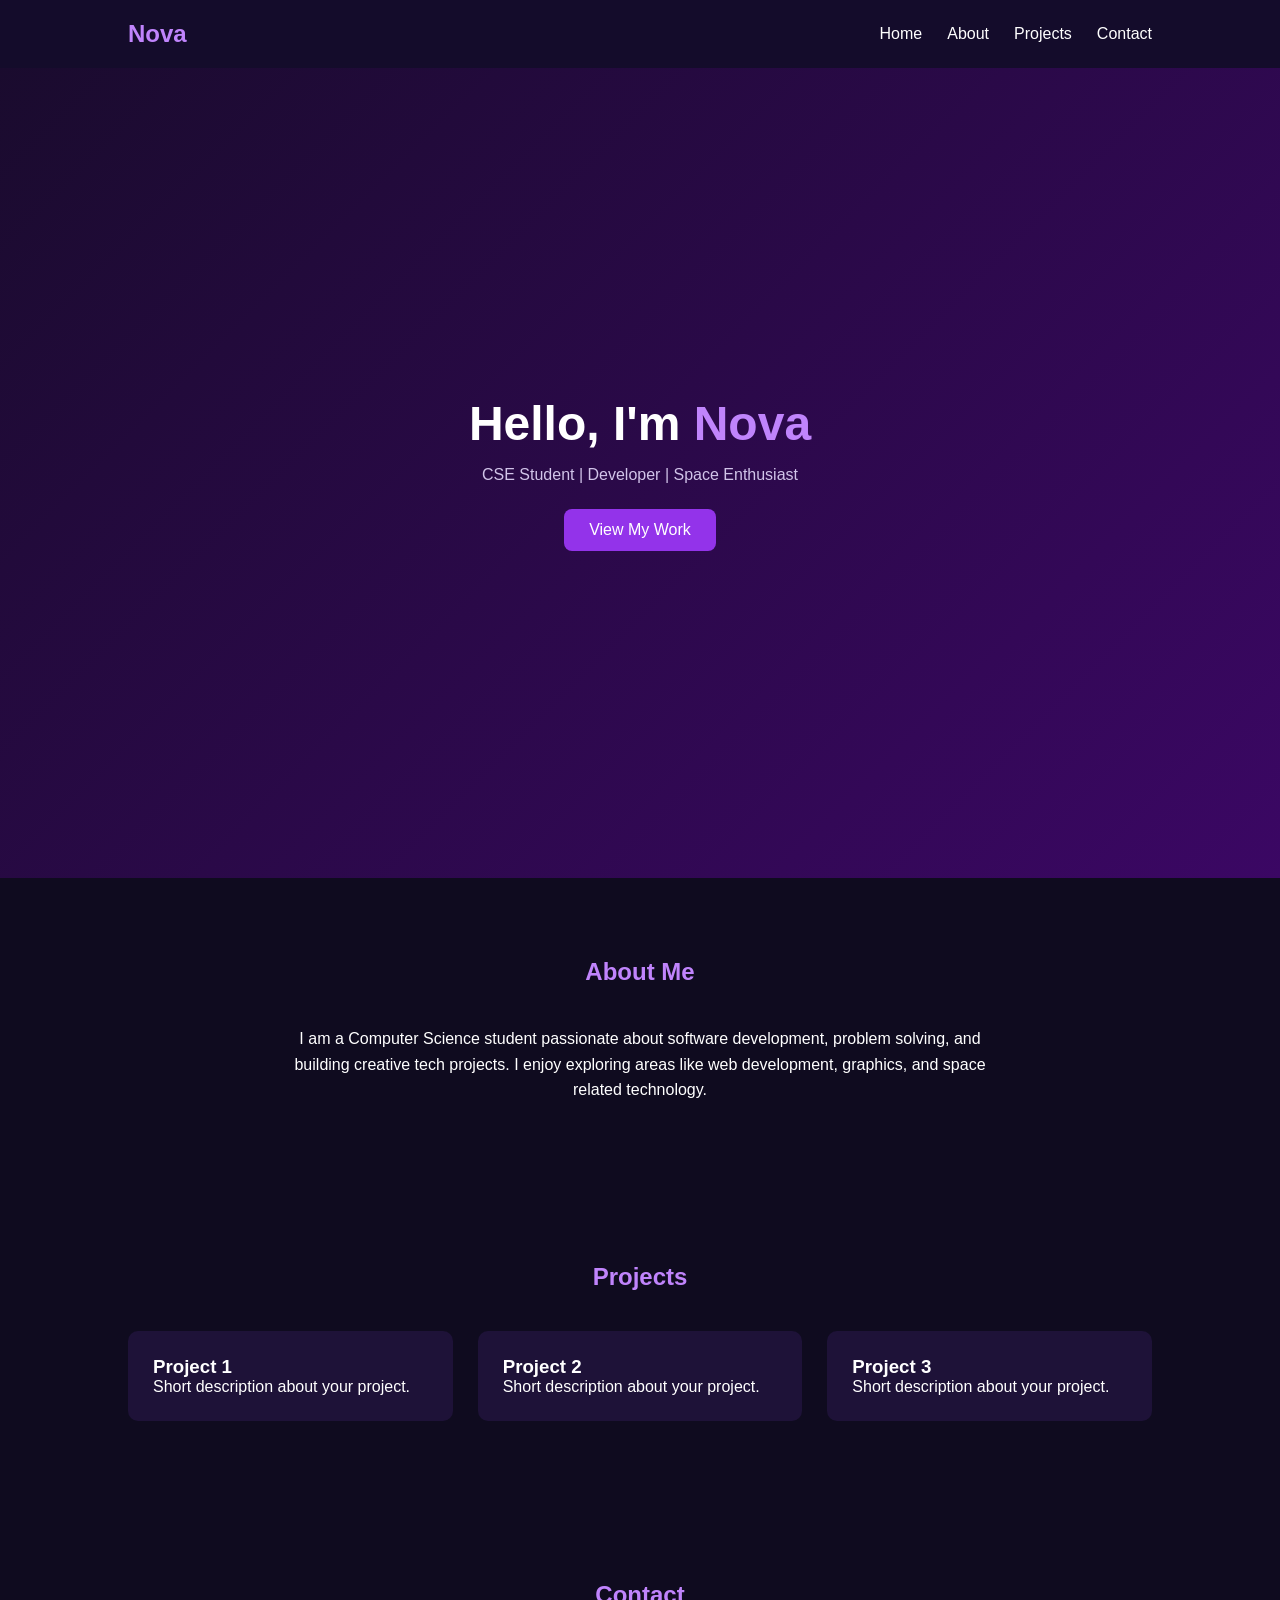
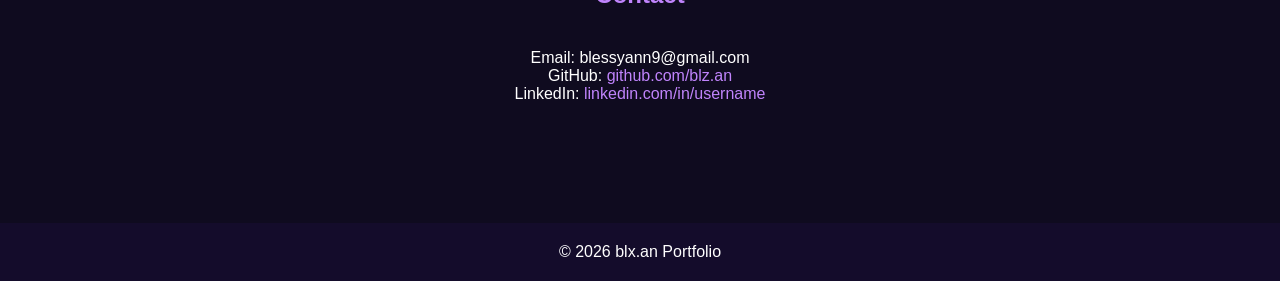
==== Portfolio/index.html @ 3dbcbbce "hu" ====
<!DOCTYPE html>
<html lang="en">
<head>
<meta charset="UTF-8">
<meta name="viewport" content="width=device-width, initial-scale=1.0">
<title>Nova | Portfolio</title>

<style>

*{
margin:0;
padding:0;
box-sizing:border-box;
font-family:Arial, Helvetica, sans-serif;
}

body{
background:#0f0b1f;
color:white;
}

/* NAVBAR */

nav{
display:flex;
justify-content:space-between;
align-items:center;
padding:20px 10%;
background:#140c2b;
}

nav h1{
color:#c084fc;
}

nav ul{
display:flex;
list-style:none;
gap:25px;
}

nav a{
text-decoration:none;
color:white;
transition:0.3s;
}

nav a:hover{
color:#c084fc;
}

/* HERO */

.hero{
height:90vh;
display:flex;
align-items:center;
justify-content:center;
text-align:center;
background:linear-gradient(135deg,#1a0b2e,#3b0764);
}

.hero h2{
font-size:48px;
}

.hero span{
color:#c084fc;
}

.hero p{
margin-top:15px;
color:#d1c4e9;
}

.hero button{
margin-top:25px;
padding:12px 25px;
border:none;
background:#9333ea;
color:white;
font-size:16px;
border-radius:8px;
cursor:pointer;
transition:0.3s;
}

.hero button:hover{
background:#7e22ce;
}

/* SECTIONS */

section{
padding:80px 10%;
}

section h2{
text-align:center;
margin-bottom:40px;
color:#c084fc;
}

/* ABOUT */

.about{
text-align:center;
max-width:700px;
margin:auto;
line-height:1.6;
}

/* PROJECTS */

.projects{
display:grid;
grid-template-columns:repeat(auto-fit,minmax(250px,1fr));
gap:25px;
}

.card{
background:#1e1238;
padding:25px;
border-radius:10px;
transition:0.3s;
}

.card:hover{
transform:translateY(-5px);
background:#2a1553;
}

/* CONTACT */

.contact{
text-align:center;
}

.contact a{
color:#c084fc;
text-decoration:none;
}

/* FOOTER */

footer{
text-align:center;
padding:20px;
background:#140c2b;
margin-top:40px;
}

</style>
</head>

<body>

<nav>
<h1>Nova</h1>

<ul>
<li><a href="#">Home</a></li>
<li><a href="#about">About</a></li>
<li><a href="#projects">Projects</a></li>
<li><a href="#contact">Contact</a></li>
</ul>

</nav>


<div class="hero">

<div>
<h2>Hello, I'm <span>Nova</span></h2>
<p>CSE Student | Developer | Space Enthusiast</p>
<button>View My Work</button>
</div>

</div>


<section id="about">

<h2>About Me</h2>

<div class="about">
<p>
I am a Computer Science student passionate about software development,
problem solving, and building creative tech projects. I enjoy exploring
areas like web development, graphics, and space related technology.
</p>
</div>

</section>


<section id="projects">

<h2>Projects</h2>

<div class="projects">

<div class="card">
<h3>Project 1</h3>
<p>Short description about your project.</p>
</div>

<div class="card">
<h3>Project 2</h3>
<p>Short description about your project.</p>
</div>

<div class="card">
<h3>Project 3</h3>
<p>Short description about your project.</p>
</div>

</div>

</section>


<section id="contact">

<h2>Contact</h2>

<div class="contact">
<p>Email: blessyann9@gmail.com</p>
<p>GitHub: <a href="#">github.com/blz.an</a></p>
<p>LinkedIn: <a href="#">linkedin.com/in/username</a></p>
</div>

</section>


<footer>
<p>© 2026 blx.an Portfolio</p>
</footer>

</body>
</html>
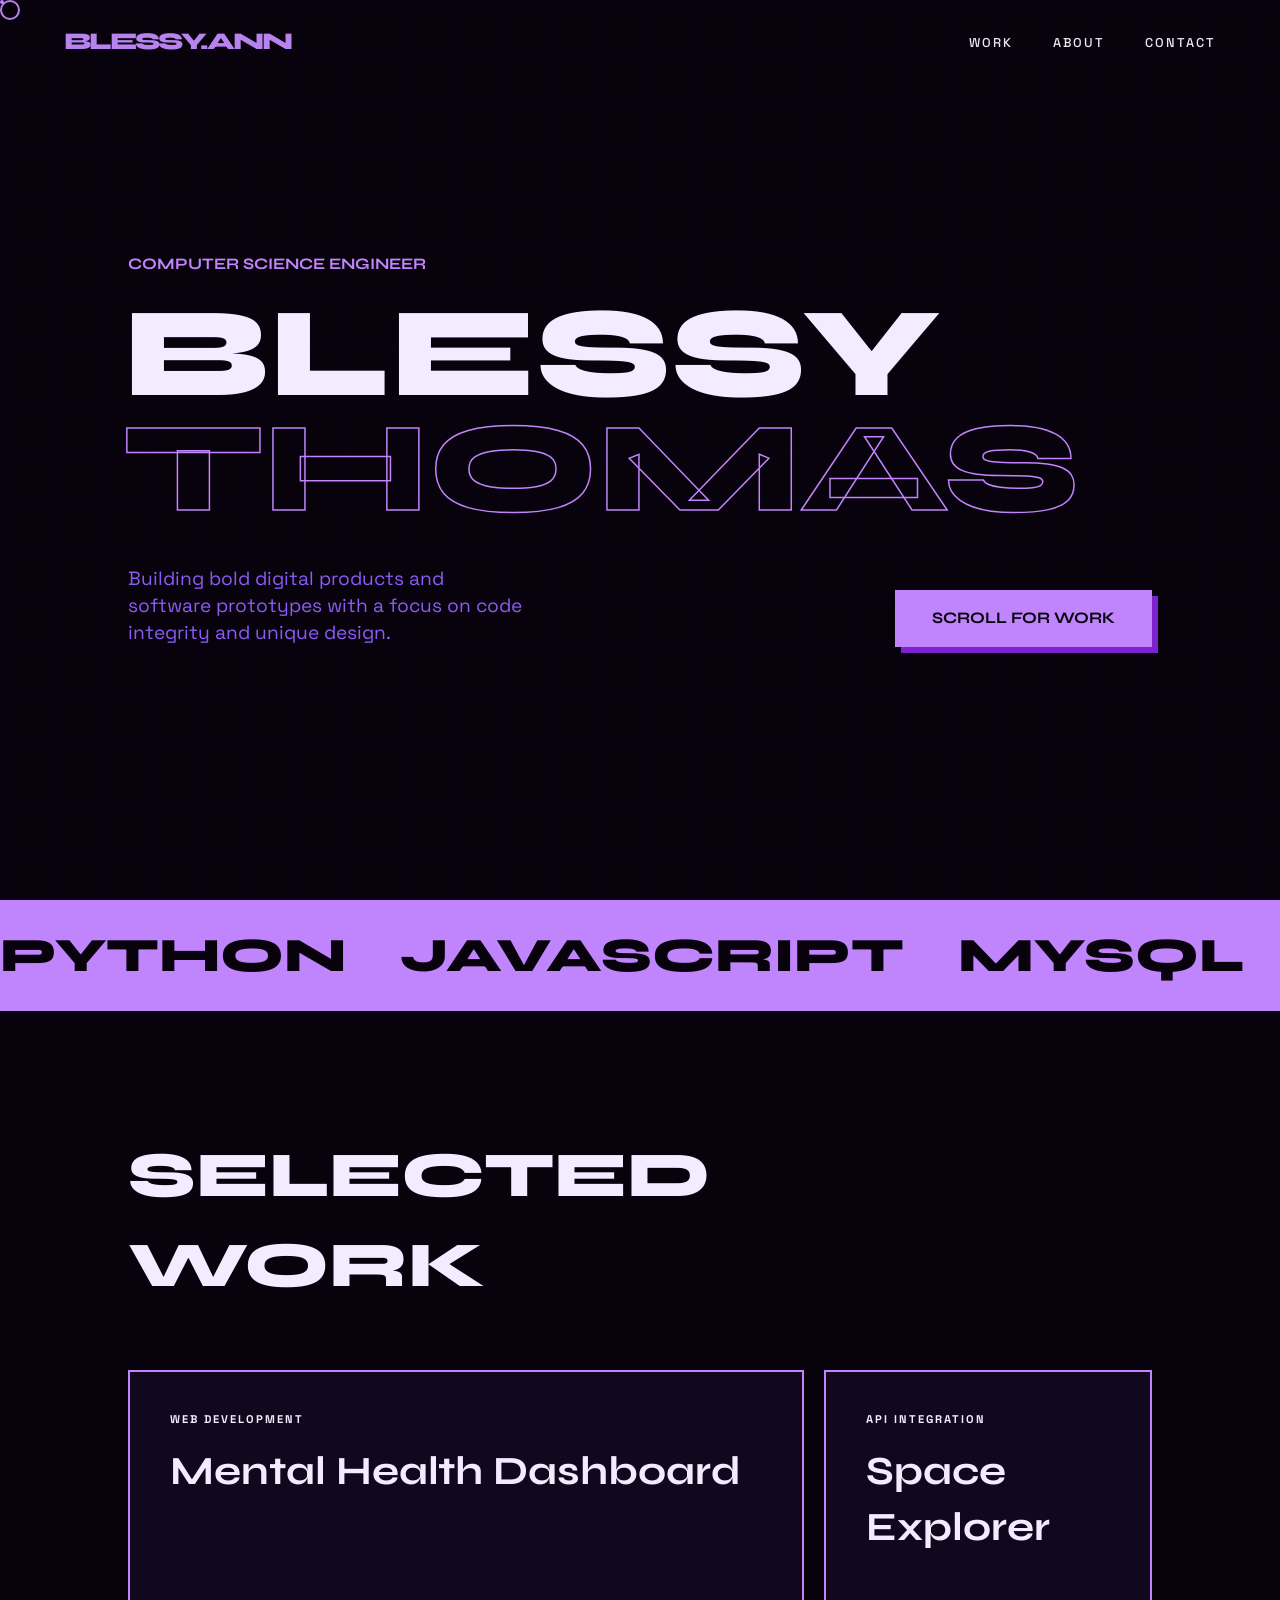
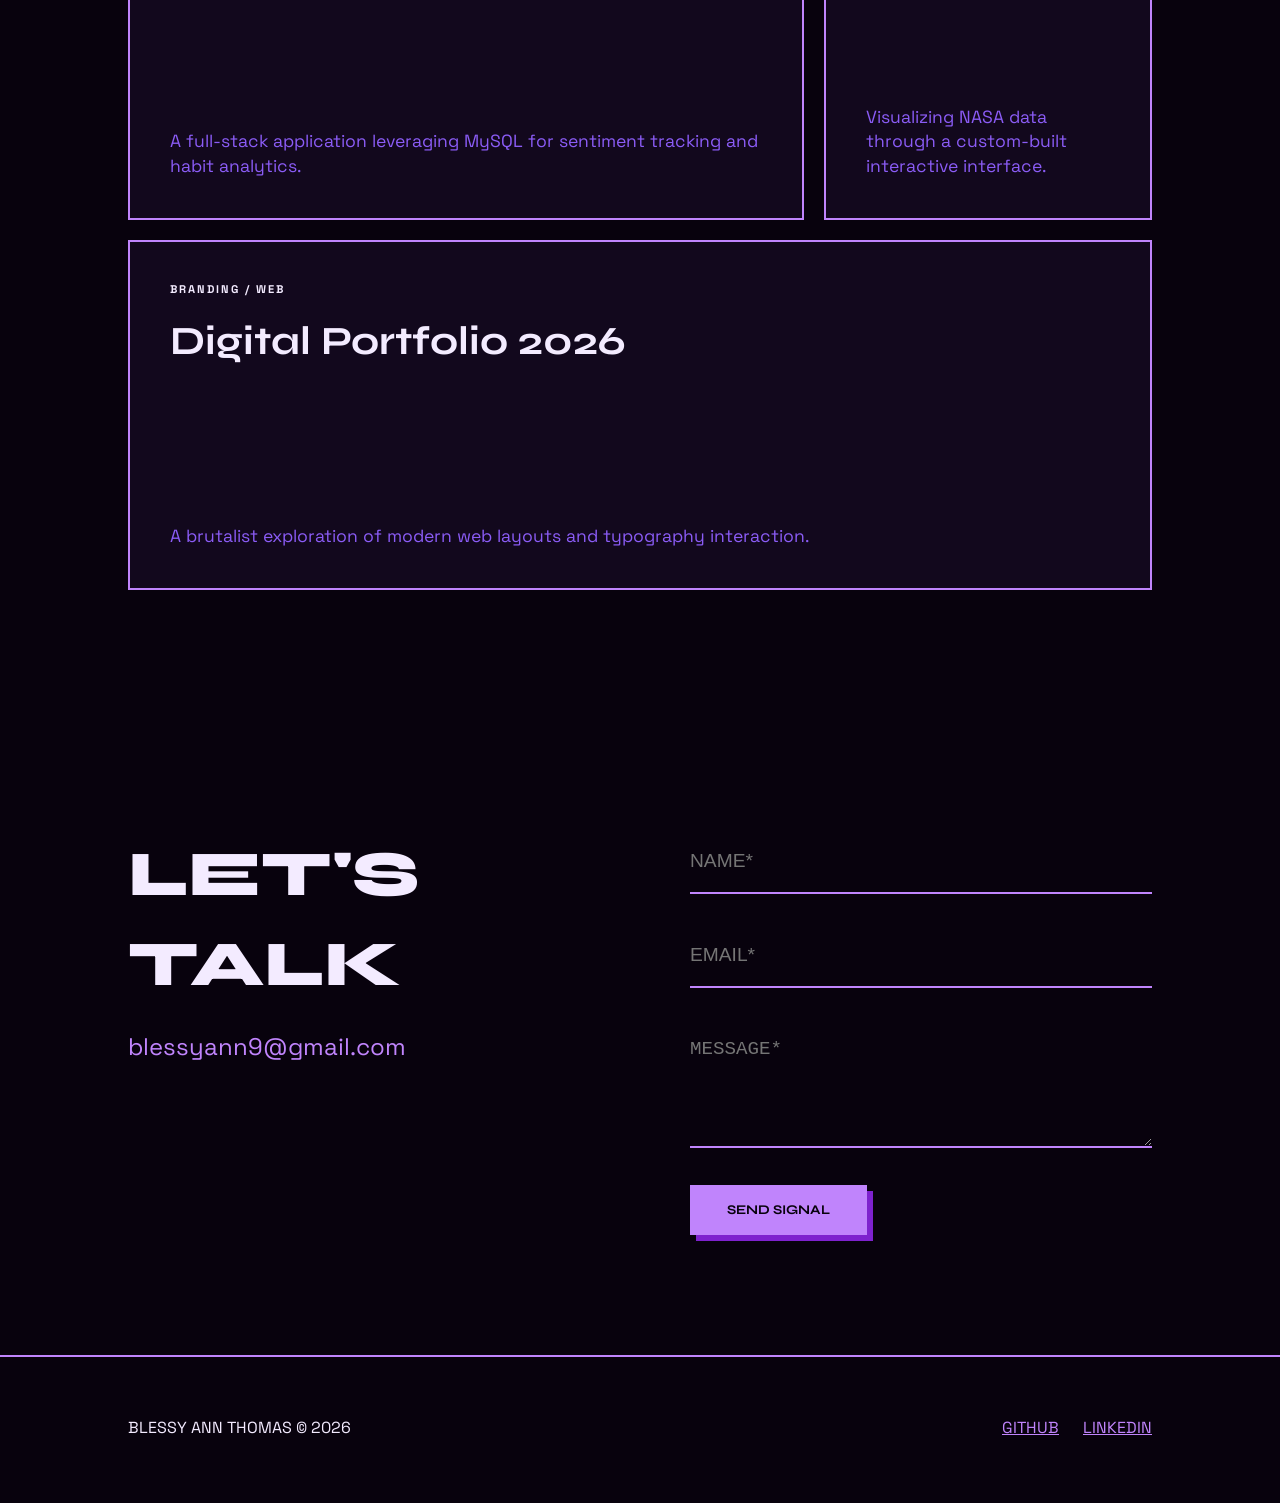
==== commit 4408e29c: "index" ====
--- a/Portfolio/index.html
+++ b/Portfolio/index.html
@@ -1,241 +1,443 @@
 <!DOCTYPE html>
 <html lang="en">
 <head>
-<meta charset="UTF-8">
-<meta name="viewport" content="width=device-width, initial-scale=1.0">
-<title>Nova | Portfolio</title>
-
-<style>
-
-*{
-margin:0;
-padding:0;
-box-sizing:border-box;
-font-family:Arial, Helvetica, sans-serif;
-}
-
-body{
-background:#0f0b1f;
-color:white;
-}
-
-/* NAVBAR */
-
-nav{
-display:flex;
-justify-content:space-between;
-align-items:center;
-padding:20px 10%;
-background:#140c2b;
-}
-
-nav h1{
-color:#c084fc;
-}
-
-nav ul{
-display:flex;
-list-style:none;
-gap:25px;
-}
-
-nav a{
-text-decoration:none;
-color:white;
-transition:0.3s;
-}
-
-nav a:hover{
-color:#c084fc;
-}
-
-/* HERO */
-
-.hero{
-height:90vh;
-display:flex;
-align-items:center;
-justify-content:center;
-text-align:center;
-background:linear-gradient(135deg,#1a0b2e,#3b0764);
-}
-
-.hero h2{
-font-size:48px;
-}
-
-.hero span{
-color:#c084fc;
-}
-
-.hero p{
-margin-top:15px;
-color:#d1c4e9;
-}
-
-.hero button{
-margin-top:25px;
-padding:12px 25px;
-border:none;
-background:#9333ea;
-color:white;
-font-size:16px;
-border-radius:8px;
-cursor:pointer;
-transition:0.3s;
-}
-
-.hero button:hover{
-background:#7e22ce;
-}
-
-/* SECTIONS */
-
-section{
-padding:80px 10%;
-}
-
-section h2{
-text-align:center;
-margin-bottom:40px;
-color:#c084fc;
-}
-
-/* ABOUT */
-
-.about{
-text-align:center;
-max-width:700px;
-margin:auto;
-line-height:1.6;
-}
-
-/* PROJECTS */
-
-.projects{
-display:grid;
-grid-template-columns:repeat(auto-fit,minmax(250px,1fr));
-gap:25px;
-}
-
-.card{
-background:#1e1238;
-padding:25px;
-border-radius:10px;
-transition:0.3s;
-}
-
-.card:hover{
-transform:translateY(-5px);
-background:#2a1553;
-}
-
-/* CONTACT */
-
-.contact{
-text-align:center;
-}
-
-.contact a{
-color:#c084fc;
-text-decoration:none;
-}
-
-/* FOOTER */
-
-footer{
-text-align:center;
-padding:20px;
-background:#140c2b;
-margin-top:40px;
-}
-
-</style>
+    <meta charset="UTF-8">
+    <meta name="viewport" content="width=device-width, initial-scale=1.0">
+    <title>Blessy Ann Thomas | Cyber-Brutalist Portfolio</title>
+    
+    <link href="https://fonts.googleapis.com/css2?family=Space+Grotesk:wght@300;400;500;700&family=Syne:wght@400;700;800&display=swap" rel="stylesheet">
+    
+    <style>
+        :root {
+            --bg: #08020d;
+            --surface: #12081d;
+            --accent: #c084fc;
+            --accent-dark: #7e22ce;
+            --text: #f3ebff;
+            --text-muted: #8b5cf6;
+            --border: 2px solid #c084fc;
+            --brutalist-shadow: 6px 6px 0px #7e22ce;
+        }
+
+        * {
+            margin: 0;
+            padding: 0;
+            box-sizing: border-box;
+            cursor: none; /* Custom cursor */
+        }
+
+        html { scroll-behavior: smooth; }
+
+        body {
+            background-color: var(--bg);
+            color: var(--text);
+            font-family: 'Space Grotesk', sans-serif;
+            overflow-x: hidden;
+            line-height: 1.4;
+        }
+
+        /* CUSTOM CURSOR */
+        #cursor {
+            width: 20px;
+            height: 20px;
+            border: 2px solid var(--accent);
+            border-radius: 50%;
+            position: fixed;
+            pointer-events: none;
+            z-index: 9999;
+            transition: transform 0.1s ease;
+            mix-blend-mode: difference;
+        }
+
+        #cursor-dot {
+            width: 4px;
+            height: 4px;
+            background: var(--accent);
+            border-radius: 50%;
+            position: fixed;
+            pointer-events: none;
+            z-index: 9999;
+        }
+
+        /* BACKGROUND ELEMENTS */
+        .grid-bg {
+            position: fixed;
+            top: 0;
+            left: 0;
+            width: 100%;
+            height: 100%;
+            background-image: linear-gradient(var(--surface) 1px, transparent 1px), linear-gradient(90deg, var(--surface) 1px, transparent 1px);
+            background-size: 50px 50px;
+            z-index: -1;
+            opacity: 0.3;
+        }
+
+        /* NAVIGATION */
+        nav {
+            position: fixed;
+            width: 100%;
+            padding: 25px 5%;
+            display: flex;
+            justify-content: space-between;
+            align-items: center;
+            z-index: 1000;
+            mix-blend-mode: difference;
+        }
+
+        .logo {
+            font-family: 'Syne', sans-serif;
+            font-weight: 800;
+            font-size: 1.5rem;
+            color: var(--accent);
+            text-decoration: none;
+            letter-spacing: -2px;
+        }
+
+        .nav-links {
+            display: flex;
+            gap: 40px;
+            list-style: none;
+        }
+
+        .nav-links a {
+            text-decoration: none;
+            color: var(--text);
+            font-weight: 500;
+            text-transform: uppercase;
+            font-size: 0.8rem;
+            letter-spacing: 2px;
+            transition: color 0.3s;
+        }
+
+        .nav-links a:hover { color: var(--accent); }
+
+        /* HERO SECTION */
+        .hero {
+            height: 100vh;
+            display: flex;
+            flex-direction: column;
+            justify-content: center;
+            padding: 0 10%;
+        }
+
+        .hero-label {
+            font-family: 'Syne', sans-serif;
+            font-weight: 700;
+            color: var(--accent);
+            margin-bottom: 20px;
+            display: block;
+        }
+
+        .hero h1 {
+            font-family: 'Syne', sans-serif;
+            font-size: clamp(3rem, 10vw, 8rem);
+            line-height: 0.9;
+            font-weight: 800;
+            text-transform: uppercase;
+            margin-left: -5px;
+        }
+
+        .hero h1 .outline {
+            color: transparent;
+            -webkit-text-stroke: 1.5px var(--accent);
+        }
+
+        .hero-footer {
+            margin-top: 40px;
+            display: flex;
+            justify-content: space-between;
+            align-items: flex-end;
+            flex-wrap: wrap;
+            gap: 20px;
+        }
+
+        .hero-desc {
+            max-width: 400px;
+            font-size: 1.2rem;
+            color: var(--text-muted);
+        }
+
+        /* BRUTALIST BUTTONS */
+        .brutal-btn {
+            padding: 15px 35px;
+            background: var(--accent);
+            color: var(--bg);
+            border: var(--border);
+            font-family: 'Syne', sans-serif;
+            font-weight: 700;
+            text-transform: uppercase;
+            text-decoration: none;
+            box-shadow: var(--brutalist-shadow);
+            transition: 0.2s;
+            display: inline-block;
+        }
+
+        .brutal-btn:hover {
+            transform: translate(-3px, -3px);
+            box-shadow: 10px 10px 0px var(--accent-dark);
+        }
+
+        /* SECTIONS */
+        section {
+            padding: 120px 10%;
+        }
+
+        .section-title {
+            font-family: 'Syne', sans-serif;
+            font-size: 4rem;
+            font-weight: 800;
+            margin-bottom: 60px;
+            text-transform: uppercase;
+            position: relative;
+        }
+
+        /* PROJECTS GRID (ASYMMETRIC) */
+        .projects-grid {
+            display: grid;
+            grid-template-columns: repeat(12, 1fr);
+            gap: 20px;
+        }
+
+        .project-card {
+            background: var(--surface);
+            border: var(--border);
+            padding: 40px;
+            position: relative;
+            transition: 0.3s;
+            display: flex;
+            flex-direction: column;
+            justify-content: space-between;
+        }
+
+        .project-card:hover {
+            background: var(--accent);
+        }
+
+        .project-card:hover * {
+            color: var(--bg) !important;
+        }
+
+        .card-large { grid-column: span 8; height: 450px; }
+        .card-small { grid-column: span 4; height: 450px; }
+        .card-full { grid-column: span 12; height: 350px; }
+
+        .project-card h3 {
+            font-family: 'Syne', sans-serif;
+            font-size: 2.5rem;
+            font-weight: 700;
+            margin-bottom: 10px;
+        }
+
+        .project-card p {
+            font-size: 1.1rem;
+            color: var(--text-muted);
+        }
+
+        .project-tag {
+            font-weight: 700;
+            text-transform: uppercase;
+            font-size: 0.7rem;
+            letter-spacing: 2px;
+            margin-bottom: 15px;
+            display: block;
+        }
+
+        /* SKILLS MARQUEE */
+        .marquee {
+            border-top: var(--border);
+            border-bottom: var(--border);
+            padding: 20px 0;
+            overflow: hidden;
+            background: var(--accent);
+            color: var(--bg);
+            white-space: nowrap;
+        }
+
+        .marquee-content {
+            display: inline-block;
+            animation: scroll 20s linear infinite;
+        }
+
+        .marquee-content span {
+            font-family: 'Syne', sans-serif;
+            font-size: 3rem;
+            font-weight: 800;
+            text-transform: uppercase;
+            margin-right: 50px;
+        }
+
+        @keyframes scroll {
+            from { transform: translateX(0); }
+            to { transform: translateX(-50%); }
+        }
+
+        /* CONTACT FORM */
+        .contact-layout {
+            display: grid;
+            grid-template-columns: 1fr 1fr;
+            gap: 100px;
+        }
+
+        .contact-form input, .contact-form textarea {
+            width: 100%;
+            background: transparent;
+            border: none;
+            border-bottom: 2px solid var(--accent);
+            padding: 20px 0;
+            color: var(--text);
+            font-size: 1.2rem;
+            outline: none;
+            margin-bottom: 30px;
+        }
+
+        /* FOOTER */
+        footer {
+            padding: 60px 10%;
+            border-top: var(--border);
+            display: flex;
+            justify-content: space-between;
+            align-items: center;
+        }
+
+        /* RESPONSIVE */
+        @media (max-width: 900px) {
+            .card-large, .card-small, .card-full { grid-column: span 12; height: auto; }
+            .contact-layout { grid-template-columns: 1fr; }
+            .section-title { font-size: 2.5rem; }
+            nav .nav-links { display: none; }
+        }
+
+        /* REVEAL ANIMATION */
+        .reveal {
+            opacity: 0;
+            transform: translateY(50px);
+            transition: 0.8s cubic-bezier(0.2, 1, 0.3, 1);
+        }
+
+        .reveal.active {
+            opacity: 1;
+            transform: translateY(0);
+        }
+    </style>
 </head>
-
 <body>
 
-<nav>
-<h1>Nova</h1>
-
-<ul>
-<li><a href="#">Home</a></li>
-<li><a href="#about">About</a></li>
-<li><a href="#projects">Projects</a></li>
-<li><a href="#contact">Contact</a></li>
-</ul>
-
-</nav>
-
-
-<div class="hero">
-
-<div>
-<h2>Hello, I'm <span>Nova</span></h2>
-<p>CSE Student | Developer | Space Enthusiast</p>
-<button>View My Work</button>
-</div>
-
-</div>
-
-
-<section id="about">
-
-<h2>About Me</h2>
-
-<div class="about">
-<p>
-I am a Computer Science student passionate about software development,
-problem solving, and building creative tech projects. I enjoy exploring
-areas like web development, graphics, and space related technology.
-</p>
-</div>
-
-</section>
-
-
-<section id="projects">
-
-<h2>Projects</h2>
-
-<div class="projects">
-
-<div class="card">
-<h3>Project 1</h3>
-<p>Short description about your project.</p>
-</div>
-
-<div class="card">
-<h3>Project 2</h3>
-<p>Short description about your project.</p>
-</div>
-
-<div class="card">
-<h3>Project 3</h3>
-<p>Short description about your project.</p>
-</div>
-
-</div>
-
-</section>
-
-
-<section id="contact">
-
-<h2>Contact</h2>
-
-<div class="contact">
-<p>Email: blessyann9@gmail.com</p>
-<p>GitHub: <a href="#">github.com/blz.an</a></p>
-<p>LinkedIn: <a href="#">linkedin.com/in/username</a></p>
-</div>
-
-</section>
-
-
-<footer>
-<p>© 2026 blx.an Portfolio</p>
-</footer>
-
+    <div id="cursor"></div>
+    <div id="cursor-dot"></div>
+    <div class="grid-bg"></div>
+
+    <nav>
+        <a href="#" class="logo">BLESSY.ANN</a>
+        <ul class="nav-links">
+            <li><a href="#work">Work</a></li>
+            <li><a href="#about">About</a></li>
+            <li><a href="#contact">Contact</a></li>
+        </ul>
+    </nav>
+
+    <section class="hero">
+        <span class="hero-label reveal">COMPUTER SCIENCE ENGINEER</span>
+        <h1 class="reveal">
+            Blessy<br>
+            <span class="outline">Thomas</span>
+        </h1>
+        <div class="hero-footer reveal">
+            <p class="hero-desc">Building bold digital products and software prototypes with a focus on code integrity and unique design.</p>
+            <a href="#work" class="brutal-btn">Scroll for Work</a>
+        </div>
+    </section>
+
+    <div class="marquee">
+        <div class="marquee-content">
+            <span>Python</span> <span>JavaScript</span> <span>MySQL</span> <span>React</span> 
+            <span>UI Design</span> <span>Java</span> <span>Python</span> <span>JavaScript</span> 
+            <span>MySQL</span> <span>React</span> <span>UI Design</span> <span>Java</span>
+        </div>
+    </div>
+
+    <section id="work">
+        <h2 class="section-title reveal">Selected<br>Work</h2>
+        <div class="projects-grid">
+            <div class="project-card card-large reveal">
+                <div>
+                    <span class="project-tag">Web Development</span>
+                    <h3>Mental Health Dashboard</h3>
+                </div>
+                <p>A full-stack application leveraging MySQL for sentiment tracking and habit analytics.</p>
+            </div>
+            
+            <div class="project-card card-small reveal">
+                <div>
+                    <span class="project-tag">API Integration</span>
+                    <h3>Space Explorer</h3>
+                </div>
+                <p>Visualizing NASA data through a custom-built interactive interface.</p>
+            </div>
+
+            <div class="project-card card-full reveal">
+                <div>
+                    <span class="project-tag">Branding / Web</span>
+                    <h3>Digital Portfolio 2026</h3>
+                </div>
+                <p>A brutalist exploration of modern web layouts and typography interaction.</p>
+            </div>
+        </div>
+    </section>
+
+    <section id="contact">
+        <div class="contact-layout">
+            <div>
+                <h2 class="section-title reveal" style="margin-bottom: 20px;">Let's<br>Talk</h2>
+                <p class="reveal" style="font-size: 1.5rem; color: var(--accent);">blessyann9@gmail.com</p>
+            </div>
+            <form class="contact-form reveal">
+                <input type="text" placeholder="NAME*">
+                <input type="email" placeholder="EMAIL*">
+                <textarea rows="4" placeholder="MESSAGE*"></textarea>
+                <button type="submit" class="brutal-btn">Send Signal</button>
+            </form>
+        </div>
+    </section>
+
+    <footer>
+        <p>BLESSY ANN THOMAS © 2026</p>
+        <div>
+            <a href="#" style="color: var(--accent); margin-left: 20px;">GITHUB</a>
+            <a href="#" style="color: var(--accent); margin-left: 20px;">LINKEDIN</a>
+        </div>
+    </footer>
+
+    <script>
+        // Custom Cursor Logic
+        const cursor = document.getElementById('cursor');
+        const dot = document.getElementById('cursor-dot');
+        
+        document.addEventListener('mousemove', (e) => {
+            cursor.style.transform = `translate(${e.clientX - 10}px, ${e.clientY - 10}px)`;
+            dot.style.transform = `translate(${e.clientX - 2}px, ${e.clientY - 2}px)`;
+        });
+
+        // Hover state for cursor
+        document.querySelectorAll('a, button, .project-card').forEach(item => {
+            item.addEventListener('mouseenter', () => cursor.style.transform += ' scale(2)');
+            item.addEventListener('mouseleave', () => cursor.style.transform = cursor.style.transform.replace(' scale(2)', ''));
+        });
+
+        // Reveal Logic
+        function reveal() {
+            var reveals = document.querySelectorAll(".reveal");
+            for (var i = 0; i < reveals.length; i++) {
+                var windowHeight = window.innerHeight;
+                var elementTop = reveals[i].getBoundingClientRect().top;
+                var elementVisible = 100;
+                if (elementTop < windowHeight - elementVisible) {
+                    reveals[i].classList.add("active");
+                }
+            }
+        }
+
+        window.addEventListener("scroll", reveal);
+        reveal();
+    </script>
 </body>
 </html>
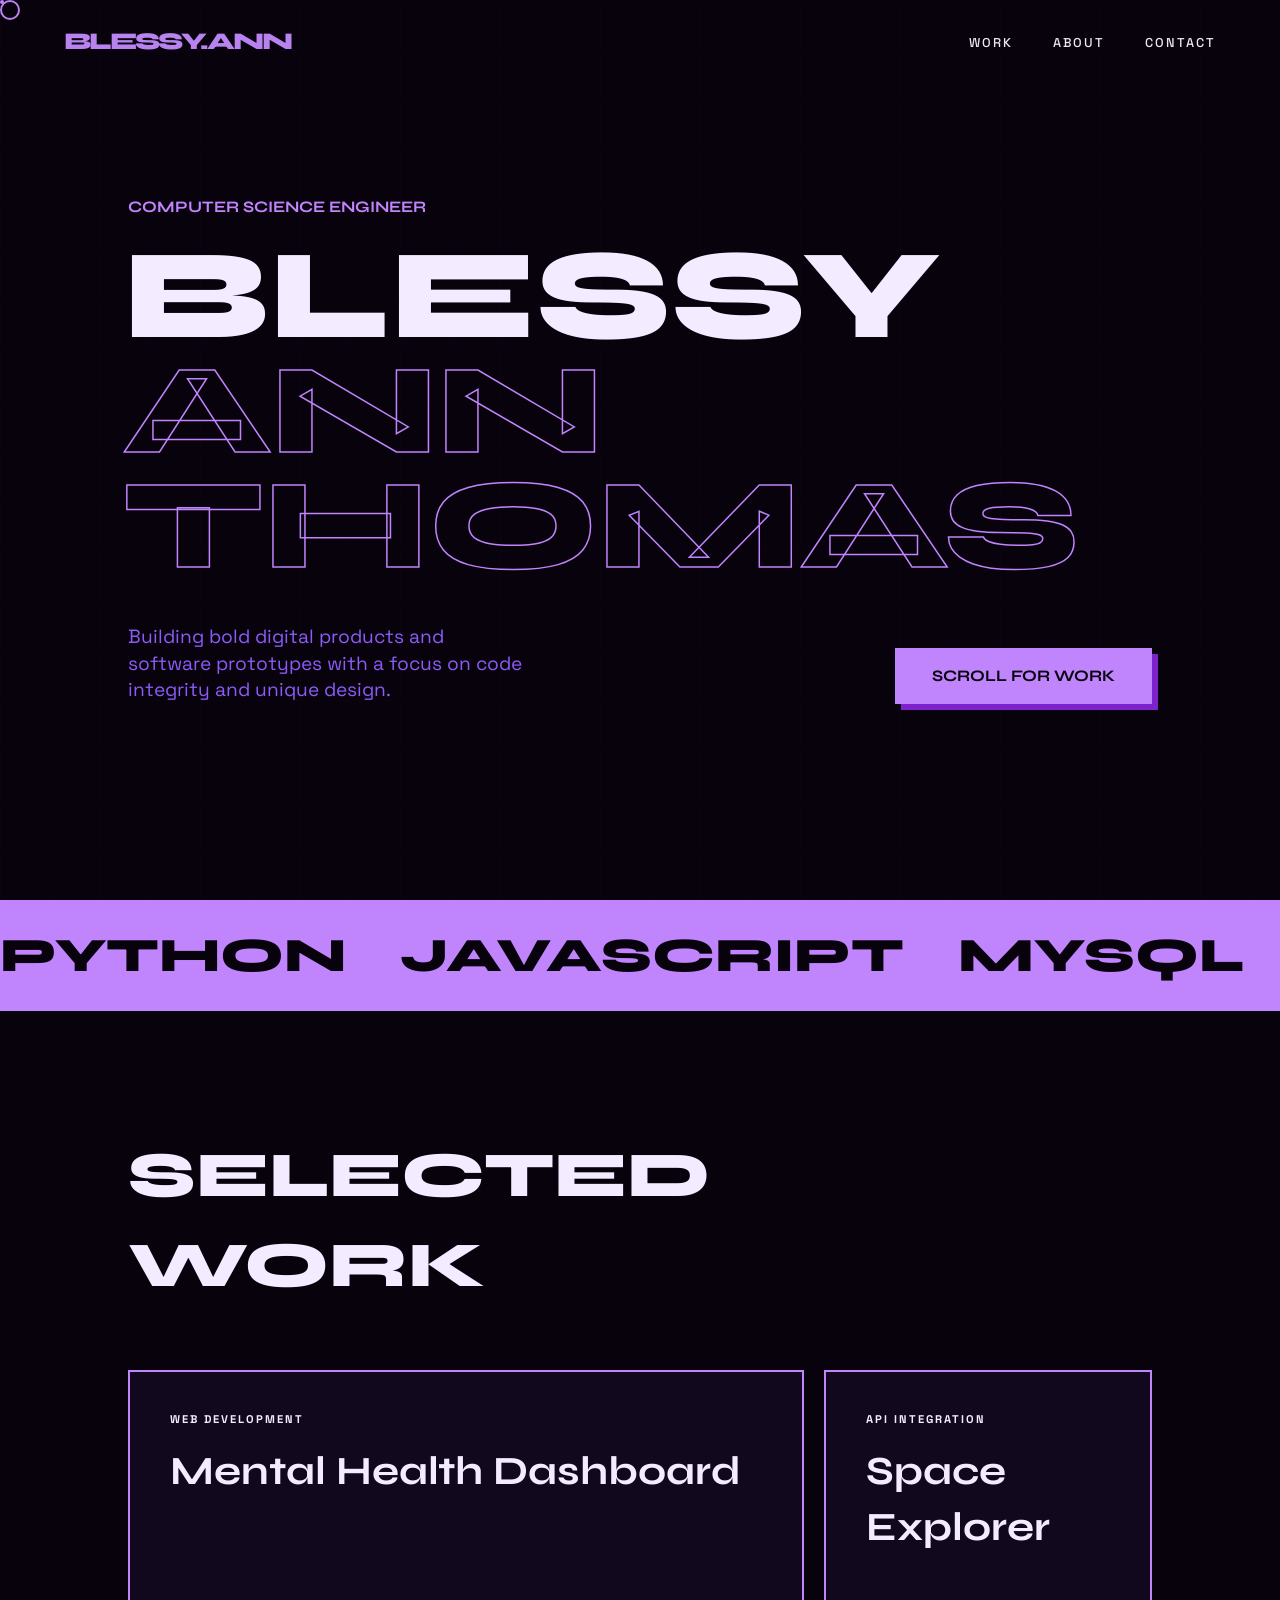
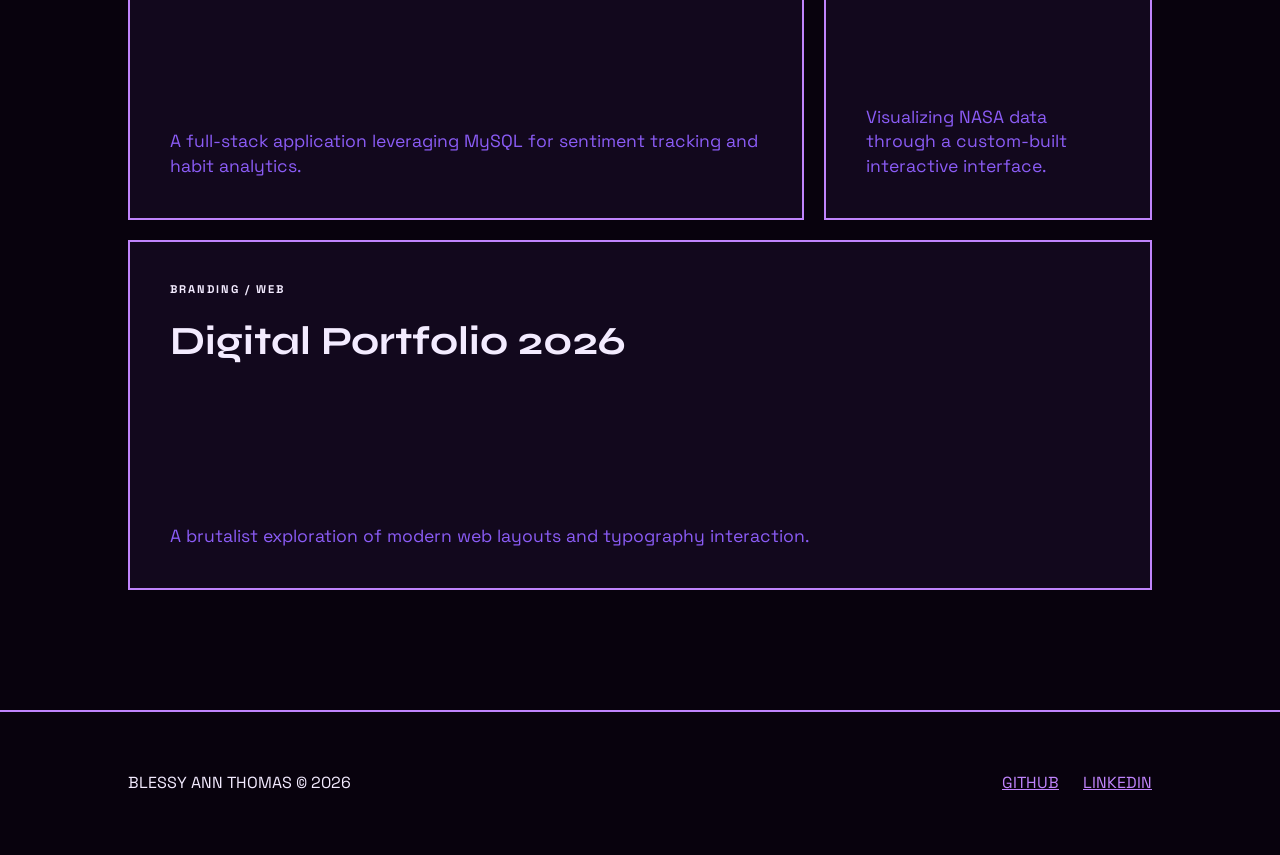
==== commit 75a56b94: "index" ====
--- a/Portfolio/index.html
+++ b/Portfolio/index.html
@@ -107,9 +107,25 @@
             font-size: 0.8rem;
             letter-spacing: 2px;
             transition: color 0.3s;
+            cursor: none;
         }
 
         .nav-links a:hover { color: var(--accent); }
+
+        /* PAGE CONTENT WRAPPER */
+        .page-content {
+            display: none;
+            animation: pageFadeIn 0.6s cubic-bezier(0.2, 1, 0.3, 1) forwards;
+        }
+
+        .page-content.active {
+            display: block;
+        }
+
+        @keyframes pageFadeIn {
+            from { opacity: 0; transform: translateY(20px); }
+            to { opacity: 1; transform: translateY(0); }
+        }
 
         /* HERO SECTION */
         .hero {
@@ -170,6 +186,7 @@
             box-shadow: var(--brutalist-shadow);
             transition: 0.2s;
             display: inline-block;
+            cursor: none;
         }
 
         .brutal-btn:hover {
@@ -240,6 +257,38 @@
             letter-spacing: 2px;
             margin-bottom: 15px;
             display: block;
+        }
+
+        /* ABOUT PAGE STYLES */
+        .about-layout {
+            display: grid;
+            grid-template-columns: 1fr 1fr;
+            gap: 50px;
+            align-items: start;
+        }
+
+        .about-text-card {
+            background: var(--surface);
+            border: var(--border);
+            padding: 50px;
+            box-shadow: var(--brutalist-shadow);
+        }
+
+        .about-text-card p {
+            font-size: 1.3rem;
+            line-height: 1.6;
+            color: var(--text);
+            margin-bottom: 25px;
+        }
+
+        .about-highlight {
+            font-family: 'Syne', sans-serif;
+            font-weight: 700;
+            color: var(--accent);
+            text-transform: uppercase;
+            font-size: 1.5rem;
+            display: block;
+            margin-top: 40px;
         }
 
         /* SKILLS MARQUEE */
@@ -302,7 +351,7 @@
         /* RESPONSIVE */
         @media (max-width: 900px) {
             .card-large, .card-small, .card-full { grid-column: span 12; height: auto; }
-            .contact-layout { grid-template-columns: 1fr; }
+            .about-layout, .contact-layout { grid-template-columns: 1fr; }
             .section-title { font-size: 2.5rem; }
             nav .nav-links { display: none; }
         }
@@ -327,87 +376,138 @@
     <div class="grid-bg"></div>
 
     <nav>
-        <a href="#" class="logo">BLESSY.ANN</a>
+        <a href="javascript:void(0)" onclick="navigateTo('home')" class="logo">BLESSY.ANN</a>
         <ul class="nav-links">
-            <li><a href="#work">Work</a></li>
-            <li><a href="#about">About</a></li>
-            <li><a href="#contact">Contact</a></li>
+            <li><a href="javascript:void(0)" onclick="navigateTo('home')">Work</a></li>
+            <li><a href="javascript:void(0)" onclick="navigateTo('about')">About</a></li>
+            <li><a href="javascript:void(0)" onclick="navigateTo('contact')">Contact</a></li>
         </ul>
     </nav>
 
-    <section class="hero">
-        <span class="hero-label reveal">COMPUTER SCIENCE ENGINEER</span>
-        <h1 class="reveal">
-            Blessy<br>
-            <span class="outline">Thomas</span>
-        </h1>
-        <div class="hero-footer reveal">
-            <p class="hero-desc">Building bold digital products and software prototypes with a focus on code integrity and unique design.</p>
-            <a href="#work" class="brutal-btn">Scroll for Work</a>
-        </div>
-    </section>
-
-    <div class="marquee">
-        <div class="marquee-content">
-            <span>Python</span> <span>JavaScript</span> <span>MySQL</span> <span>React</span> 
-            <span>UI Design</span> <span>Java</span> <span>Python</span> <span>JavaScript</span> 
-            <span>MySQL</span> <span>React</span> <span>UI Design</span> <span>Java</span>
-        </div>
-    </div>
-
-    <section id="work">
-        <h2 class="section-title reveal">Selected<br>Work</h2>
-        <div class="projects-grid">
-            <div class="project-card card-large reveal">
-                <div>
-                    <span class="project-tag">Web Development</span>
-                    <h3>Mental Health Dashboard</h3>
-                </div>
-                <p>A full-stack application leveraging MySQL for sentiment tracking and habit analytics.</p>
+    <!-- HOME PAGE -->
+    <div id="home-page" class="page-content active">
+        <section class="hero">
+            <span class="hero-label reveal">COMPUTER SCIENCE ENGINEER</span>
+            <h1 class="reveal">
+                Blessy<br>
+                <span class="outline"> Ann Thomas</span>
+            </h1>
+            <div class="hero-footer reveal">
+                <p class="hero-desc">Building bold digital products and software prototypes with a focus on code integrity and unique design.</p>
+                <a href="#work-anchor" class="brutal-btn">Scroll for Work</a>
             </div>
-            
-            <div class="project-card card-small reveal">
-                <div>
-                    <span class="project-tag">API Integration</span>
-                    <h3>Space Explorer</h3>
-                </div>
-                <p>Visualizing NASA data through a custom-built interactive interface.</p>
-            </div>
-
-            <div class="project-card card-full reveal">
-                <div>
-                    <span class="project-tag">Branding / Web</span>
-                    <h3>Digital Portfolio 2026</h3>
-                </div>
-                <p>A brutalist exploration of modern web layouts and typography interaction.</p>
+        </section>
+
+        <div class="marquee">
+            <div class="marquee-content">
+                <span>Python</span> <span>JavaScript</span> <span>MySQL</span> <span>React</span> 
+                <span>UI Design</span> <span>Java</span> <span>Python</span> <span>JavaScript</span> 
+                <span>MySQL</span> <span>React</span> <span>UI Design</span> <span>Java</span>
             </div>
         </div>
-    </section>
-
-    <section id="contact">
-        <div class="contact-layout">
-            <div>
-                <h2 class="section-title reveal" style="margin-bottom: 20px;">Let's<br>Talk</h2>
-                <p class="reveal" style="font-size: 1.5rem; color: var(--accent);">blessyann9@gmail.com</p>
+
+        <section id="work-anchor">
+            <h2 class="section-title reveal">Selected<br>Work</h2>
+            <div class="projects-grid">
+                <div class="project-card card-large reveal">
+                    <div>
+                        <span class="project-tag">Web Development</span>
+                        <h3>Mental Health Dashboard</h3>
+                    </div>
+                    <p>A full-stack application leveraging MySQL for sentiment tracking and habit analytics.</p>
+                </div>
+                
+                <div class="project-card card-small reveal">
+                    <div>
+                        <span class="project-tag">API Integration</span>
+                        <h3>Space Explorer</h3>
+                    </div>
+                    <p>Visualizing NASA data through a custom-built interactive interface.</p>
+                </div>
+
+                <div class="project-card card-full reveal">
+                    <div>
+                        <span class="project-tag">Branding / Web</span>
+                        <h3>Digital Portfolio 2026</h3>
+                    </div>
+                    <p>A brutalist exploration of modern web layouts and typography interaction.</p>
+                </div>
             </div>
-            <form class="contact-form reveal">
-                <input type="text" placeholder="NAME*">
-                <input type="email" placeholder="EMAIL*">
-                <textarea rows="4" placeholder="MESSAGE*"></textarea>
-                <button type="submit" class="brutal-btn">Send Signal</button>
-            </form>
-        </div>
-    </section>
+        </section>
+    </div>
+
+    <!-- ABOUT PAGE -->
+    <div id="about-page" class="page-content">
+        <section>
+            <h2 class="section-title">About<br>Me</h2>
+            <div class="about-layout">
+                <div class="about-text-card">
+                    <p>
+                        I am a Computer Science and Design student passionate about creating technology that blends logic, creativity, and usability. I enjoy working on projects that involve both coding and design, allowing me to build applications that are not only functional but also intuitive for users.
+                    </p>
+                    <p>
+                        My interests include web development, software design, and exploring new technologies that help turn ideas into practical solutions. Through continuous learning and hands-on projects, I aim to grow as a developer who can create impactful and well-designed digital experiences.
+                    </p>
+                    <span class="about-highlight">Logic x Creativity</span>
+                </div>
+                <div class="project-card" style="height: auto;">
+                    <span class="project-tag">Focus Areas</span>
+                    <ul style="list-style: none; margin-top: 20px;">
+                        <li style="margin-bottom: 15px; font-size: 1.2rem;">→ Web Development</li>
+                        <li style="margin-bottom: 15px; font-size: 1.2rem;">→ Software Architecture</li>
+                        <li style="margin-bottom: 15px; font-size: 1.2rem;">→ User Experience Design</li>
+                        <li style="margin-bottom: 15px; font-size: 1.2rem;">→ Innovative Prototyping</li>
+                    </ul>
+                </div>
+            </div>
+        </section>
+    </div>
+
+    <!-- CONTACT PAGE (Shared or Separate) -->
+    <div id="contact-page" class="page-content">
+        <section id="contact">
+            <div class="contact-layout">
+                <div>
+                    <h2 class="section-title" style="margin-bottom: 20px;">Let's<br>Talk</h2>
+                    <p style="font-size: 1.5rem; color: var(--accent);">blessyann9@gmail.com</p>
+                </div>
+                <form class="contact-form">
+                    <input type="text" placeholder="NAME*">
+                    <input type="email" placeholder="EMAIL*">
+                    <textarea rows="4" placeholder="MESSAGE*"></textarea>
+                    <button type="submit" class="brutal-btn">Send Signal</button>
+                </form>
+            </div>
+        </section>
+    </div>
 
     <footer>
         <p>BLESSY ANN THOMAS © 2026</p>
         <div>
-            <a href="#" style="color: var(--accent); margin-left: 20px;">GITHUB</a>
-            <a href="#" style="color: var(--accent); margin-left: 20px;">LINKEDIN</a>
+            <a href="#" style="color: var(--accent); margin-left: 20px; cursor: none;">GITHUB</a>
+            <a href="#" style="color: var(--accent); margin-left: 20px; cursor: none;">LINKEDIN</a>
         </div>
     </footer>
 
     <script>
+        // PAGE NAVIGATION LOGIC
+        function navigateTo(pageId) {
+            // Hide all pages
+            document.querySelectorAll('.page-content').forEach(page => {
+                page.classList.remove('active');
+            });
+            
+            // Show target page
+            const targetPage = document.getElementById(pageId + '-page');
+            if (targetPage) {
+                targetPage.classList.add('active');
+                window.scrollTo(0, 0);
+                
+                // Re-trigger reveal animations for the new page
+                setTimeout(reveal, 100);
+            }
+        }
+
         // Custom Cursor Logic
         const cursor = document.getElementById('cursor');
         const dot = document.getElementById('cursor-dot');
@@ -418,10 +518,13 @@
         });
 
         // Hover state for cursor
-        document.querySelectorAll('a, button, .project-card').forEach(item => {
-            item.addEventListener('mouseenter', () => cursor.style.transform += ' scale(2)');
-            item.addEventListener('mouseleave', () => cursor.style.transform = cursor.style.transform.replace(' scale(2)', ''));
-        });
+        function updateCursorHandlers() {
+            document.querySelectorAll('a, button, .project-card').forEach(item => {
+                item.addEventListener('mouseenter', () => cursor.style.transform += ' scale(2)');
+                item.addEventListener('mouseleave', () => cursor.style.transform = cursor.style.transform.replace(' scale(2)', ''));
+            });
+        }
+        updateCursorHandlers();
 
         // Reveal Logic
         function reveal() {
@@ -437,6 +540,7 @@
         }
 
         window.addEventListener("scroll", reveal);
+        // Initial call
         reveal();
     </script>
 </body>
